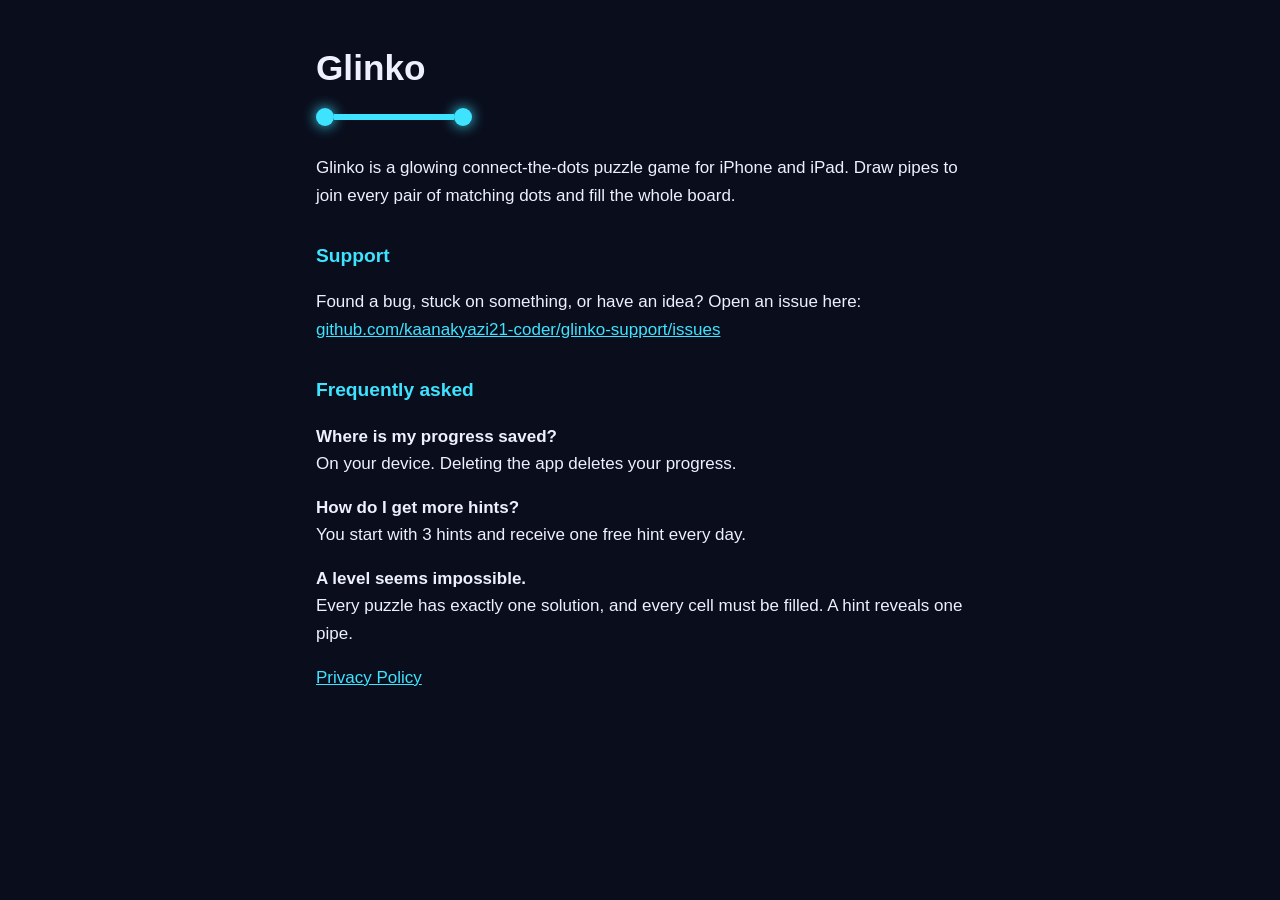
==== index.html @ 881b5cf0 "Glinko support and privacy pages Co-Authored-By: Claude Opus 5.5 <noreply@anthropic.com>" ====
<!doctype html>
<html lang="en">
<head>
<meta charset="utf-8">
<meta name="viewport" content="width=device-width, initial-scale=1">
<title>Glinko Support</title>
<link rel="stylesheet" href="style.css">
</head>
<body>
<main>
<h1>Glinko</h1>
<div class="mark"><span class="dot"></span><span class="pipe"></span><span class="dot"></span></div>
<p>Glinko is a glowing connect-the-dots puzzle game for iPhone and iPad. Draw pipes to join every pair of matching dots and fill the whole board.</p>

<h2>Support</h2>
<p>Found a bug, stuck on something, or have an idea? Open an issue here:<br>
<a href="https://github.com/kaanakyazi21-coder/glinko-support/issues">github.com/kaanakyazi21-coder/glinko-support/issues</a></p>

<h2>Frequently asked</h2>
<p><strong>Where is my progress saved?</strong><br>On your device. Deleting the app deletes your progress.</p>
<p><strong>How do I get more hints?</strong><br>You start with 3 hints and receive one free hint every day.</p>
<p><strong>A level seems impossible.</strong><br>Every puzzle has exactly one solution, and every cell must be filled. A hint reveals one pipe.</p>

<p class="dim"><a href="privacy.html">Privacy Policy</a></p>
</main>
</body>
</html>
---- style.css ----
:root { --bg:#0A0D1C; --text:#EEF0FF; --dim:#8A90B8; --accent:#3DE3FF; }
* { box-sizing:border-box; }
body { margin:0; background:var(--bg); color:var(--text); font:17px/1.6 -apple-system, BlinkMacSystemFont, "Segoe UI", Roboto, sans-serif; }
main { max-width:680px; margin:0 auto; padding:40px 16px 64px; }
h1 { font-size:2.2rem; margin:0 0 4px; }
h2 { font-size:1.2rem; margin-top:2rem; color:var(--accent); }
p, li { color:var(--text); }
.dim { color:var(--dim); }
a { color:var(--accent); }
.mark { display:flex; align-items:center; gap:0; margin:12px 0 28px; }
.dot { width:18px; height:18px; border-radius:50%; background:var(--accent); box-shadow:0 0 14px var(--accent); }
.pipe { width:120px; height:6px; background:var(--accent); }
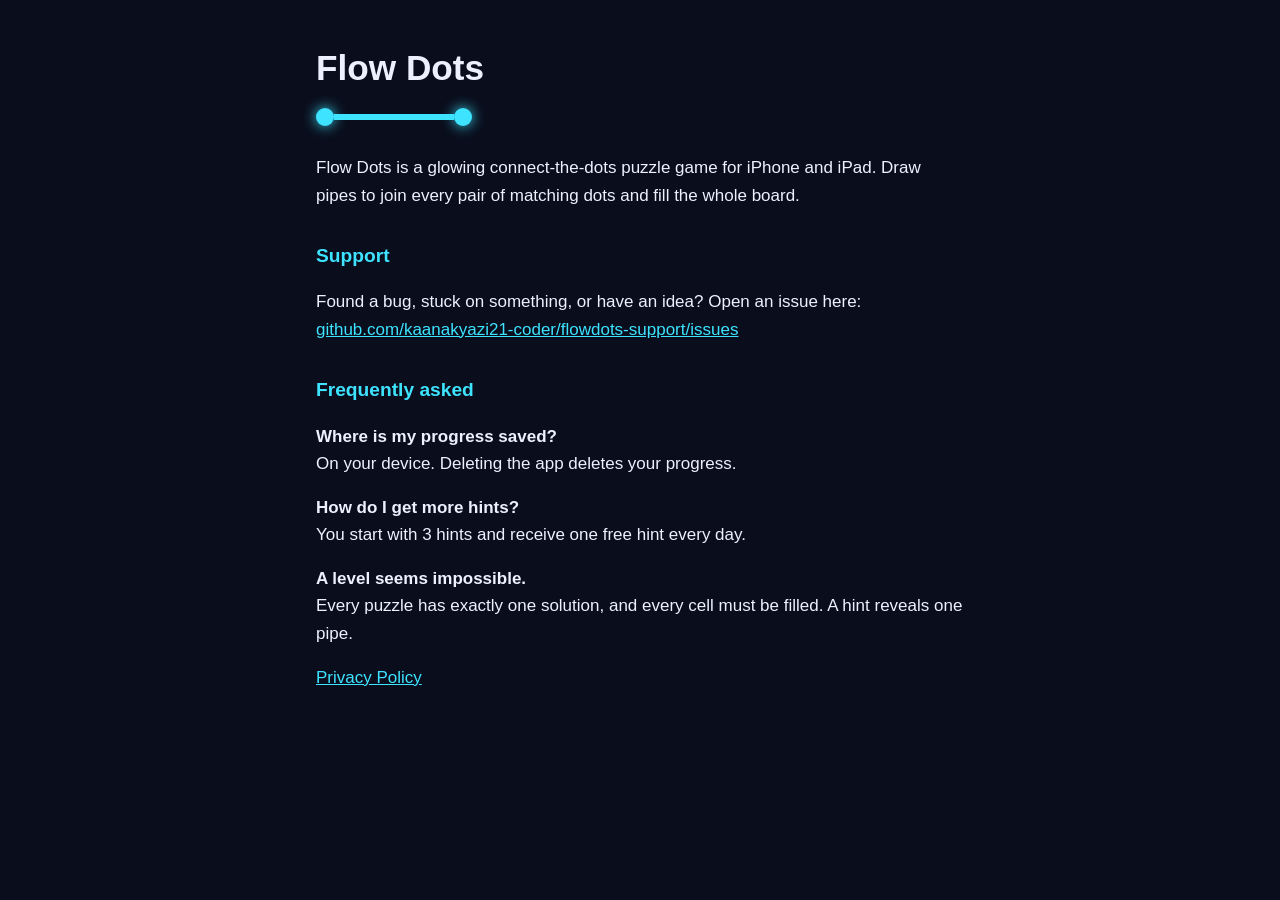
==== commit 9ad61b7e: "Rename the game to Flow Dots Co-Authored-By: Claude Opus 5.5 <noreply@anthropic.com>" ====
--- a/index.html
+++ b/index.html
@@ -3,18 +3,18 @@
 <head>
 <meta charset="utf-8">
 <meta name="viewport" content="width=device-width, initial-scale=1">
-<title>Glinko Support</title>
+<title>Flow Dots Support</title>
 <link rel="stylesheet" href="style.css">
 </head>
 <body>
 <main>
-<h1>Glinko</h1>
+<h1>Flow Dots</h1>
 <div class="mark"><span class="dot"></span><span class="pipe"></span><span class="dot"></span></div>
-<p>Glinko is a glowing connect-the-dots puzzle game for iPhone and iPad. Draw pipes to join every pair of matching dots and fill the whole board.</p>
+<p>Flow Dots is a glowing connect-the-dots puzzle game for iPhone and iPad. Draw pipes to join every pair of matching dots and fill the whole board.</p>
 
 <h2>Support</h2>
 <p>Found a bug, stuck on something, or have an idea? Open an issue here:<br>
-<a href="https://github.com/kaanakyazi21-coder/glinko-support/issues">github.com/kaanakyazi21-coder/glinko-support/issues</a></p>
+<a href="https://github.com/kaanakyazi21-coder/flowdots-support/issues">github.com/kaanakyazi21-coder/flowdots-support/issues</a></p>
 
 <h2>Frequently asked</h2>
 <p><strong>Where is my progress saved?</strong><br>On your device. Deleting the app deletes your progress.</p>
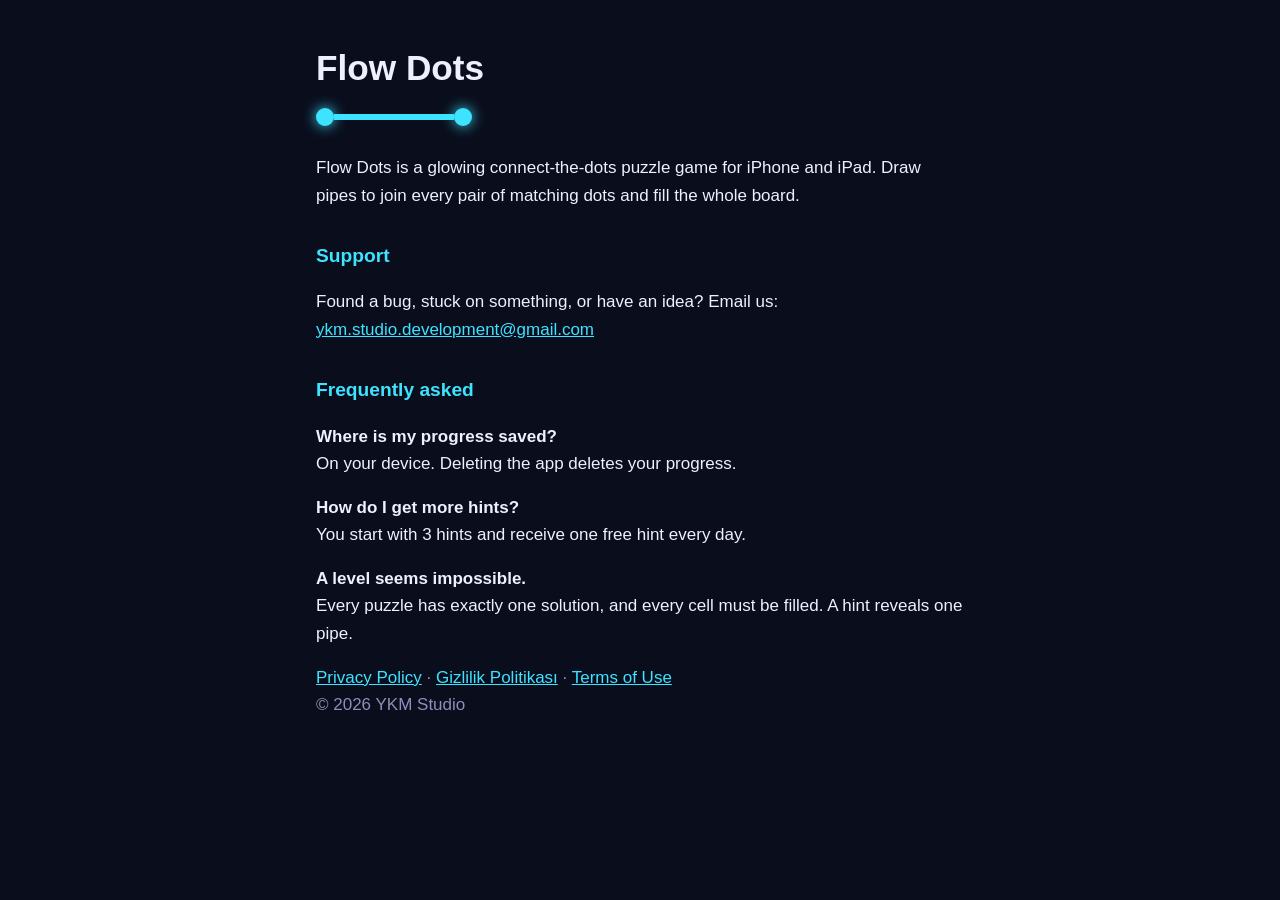
==== commit 32a0dd2d: "YKM Studio contact email, Turkish privacy notice (KVKK), terms of use Privacy policy now names YKM S" ====
--- a/index.html
+++ b/index.html
@@ -13,15 +13,15 @@
 <p>Flow Dots is a glowing connect-the-dots puzzle game for iPhone and iPad. Draw pipes to join every pair of matching dots and fill the whole board.</p>
 
 <h2>Support</h2>
-<p>Found a bug, stuck on something, or have an idea? Open an issue here:<br>
-<a href="https://github.com/kaanakyazi21-coder/flowdots-support/issues">github.com/kaanakyazi21-coder/flowdots-support/issues</a></p>
+<p>Found a bug, stuck on something, or have an idea? Email us:<br>
+<a href="mailto:ykm.studio.development@gmail.com">ykm.studio.development@gmail.com</a></p>
 
 <h2>Frequently asked</h2>
 <p><strong>Where is my progress saved?</strong><br>On your device. Deleting the app deletes your progress.</p>
 <p><strong>How do I get more hints?</strong><br>You start with 3 hints and receive one free hint every day.</p>
 <p><strong>A level seems impossible.</strong><br>Every puzzle has exactly one solution, and every cell must be filled. A hint reveals one pipe.</p>
 
-<p class="dim"><a href="privacy.html">Privacy Policy</a></p>
+<p class="dim"><a href="privacy.html">Privacy Policy</a> · <a href="privacy-tr.html">Gizlilik Politikası</a> · <a href="terms.html">Terms of Use</a><br>© 2026 YKM Studio</p>
 </main>
 </body>
 </html>
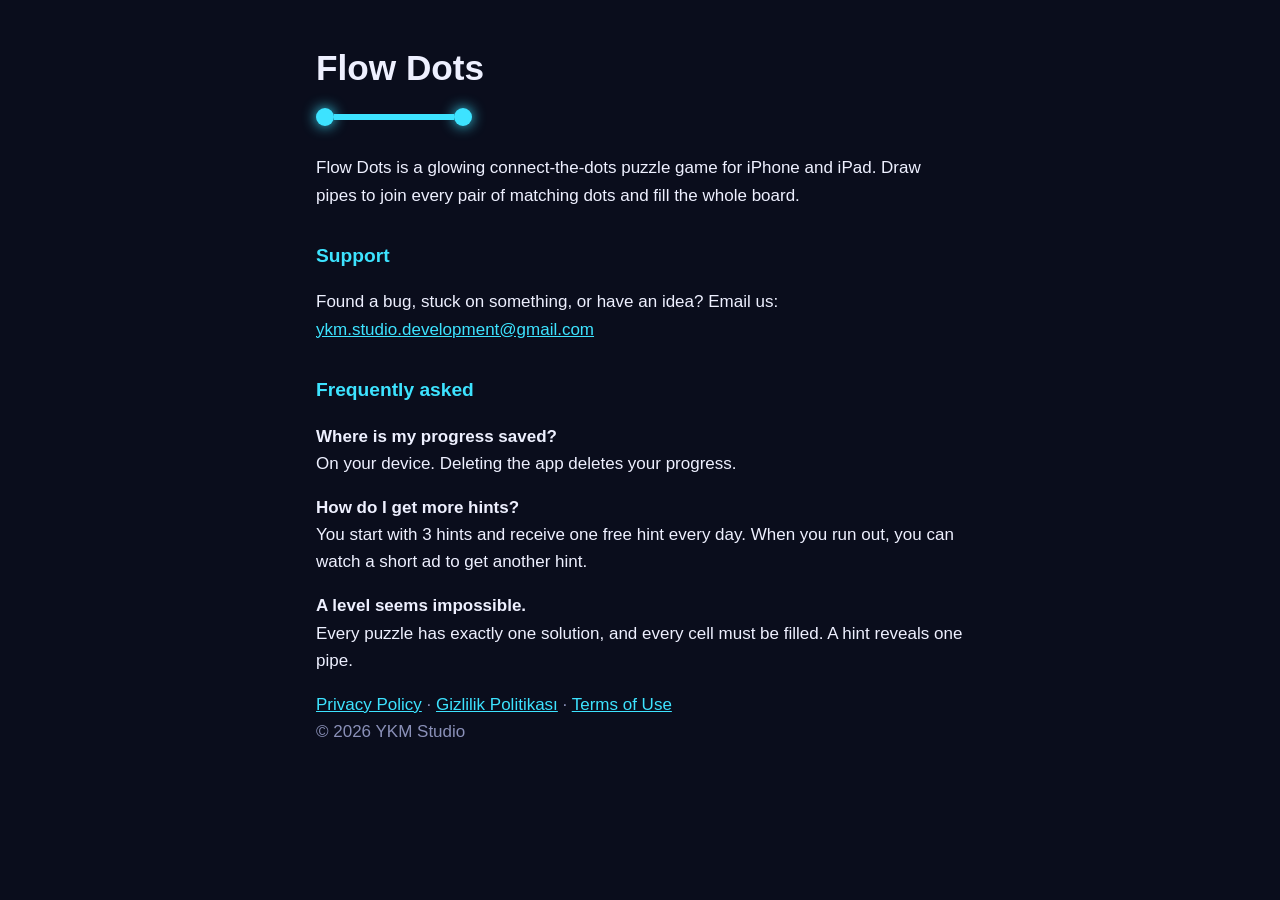
==== commit 1d221b3e: "Privacy policy: Google AdMob ads, UMP consent, no ATT/IDFA Co-Authored-By: Claude Opus 5.5 <noreply@" ====
--- a/index.html
+++ b/index.html
@@ -18,7 +18,7 @@
 
 <h2>Frequently asked</h2>
 <p><strong>Where is my progress saved?</strong><br>On your device. Deleting the app deletes your progress.</p>
-<p><strong>How do I get more hints?</strong><br>You start with 3 hints and receive one free hint every day.</p>
+<p><strong>How do I get more hints?</strong><br>You start with 3 hints and receive one free hint every day. When you run out, you can watch a short ad to get another hint.</p>
 <p><strong>A level seems impossible.</strong><br>Every puzzle has exactly one solution, and every cell must be filled. A hint reveals one pipe.</p>
 
 <p class="dim"><a href="privacy.html">Privacy Policy</a> · <a href="privacy-tr.html">Gizlilik Politikası</a> · <a href="terms.html">Terms of Use</a><br>© 2026 YKM Studio</p>
